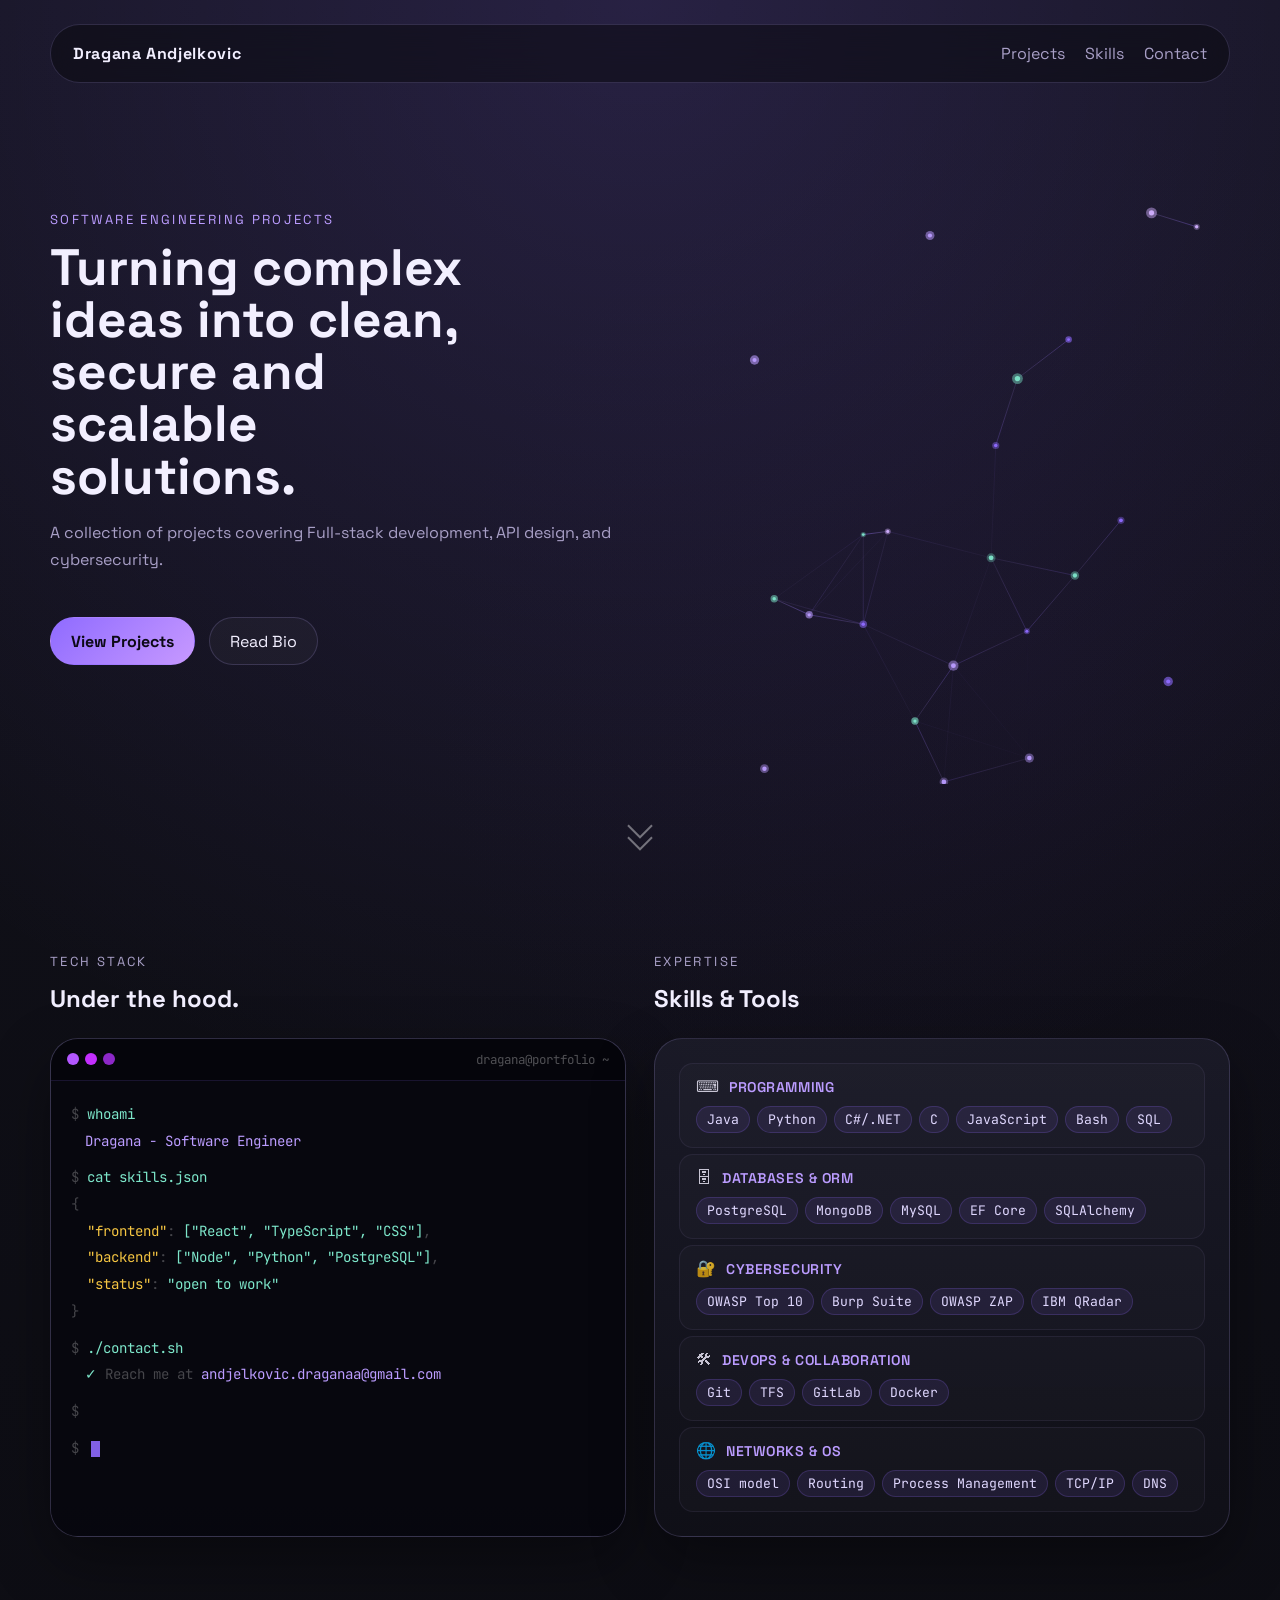
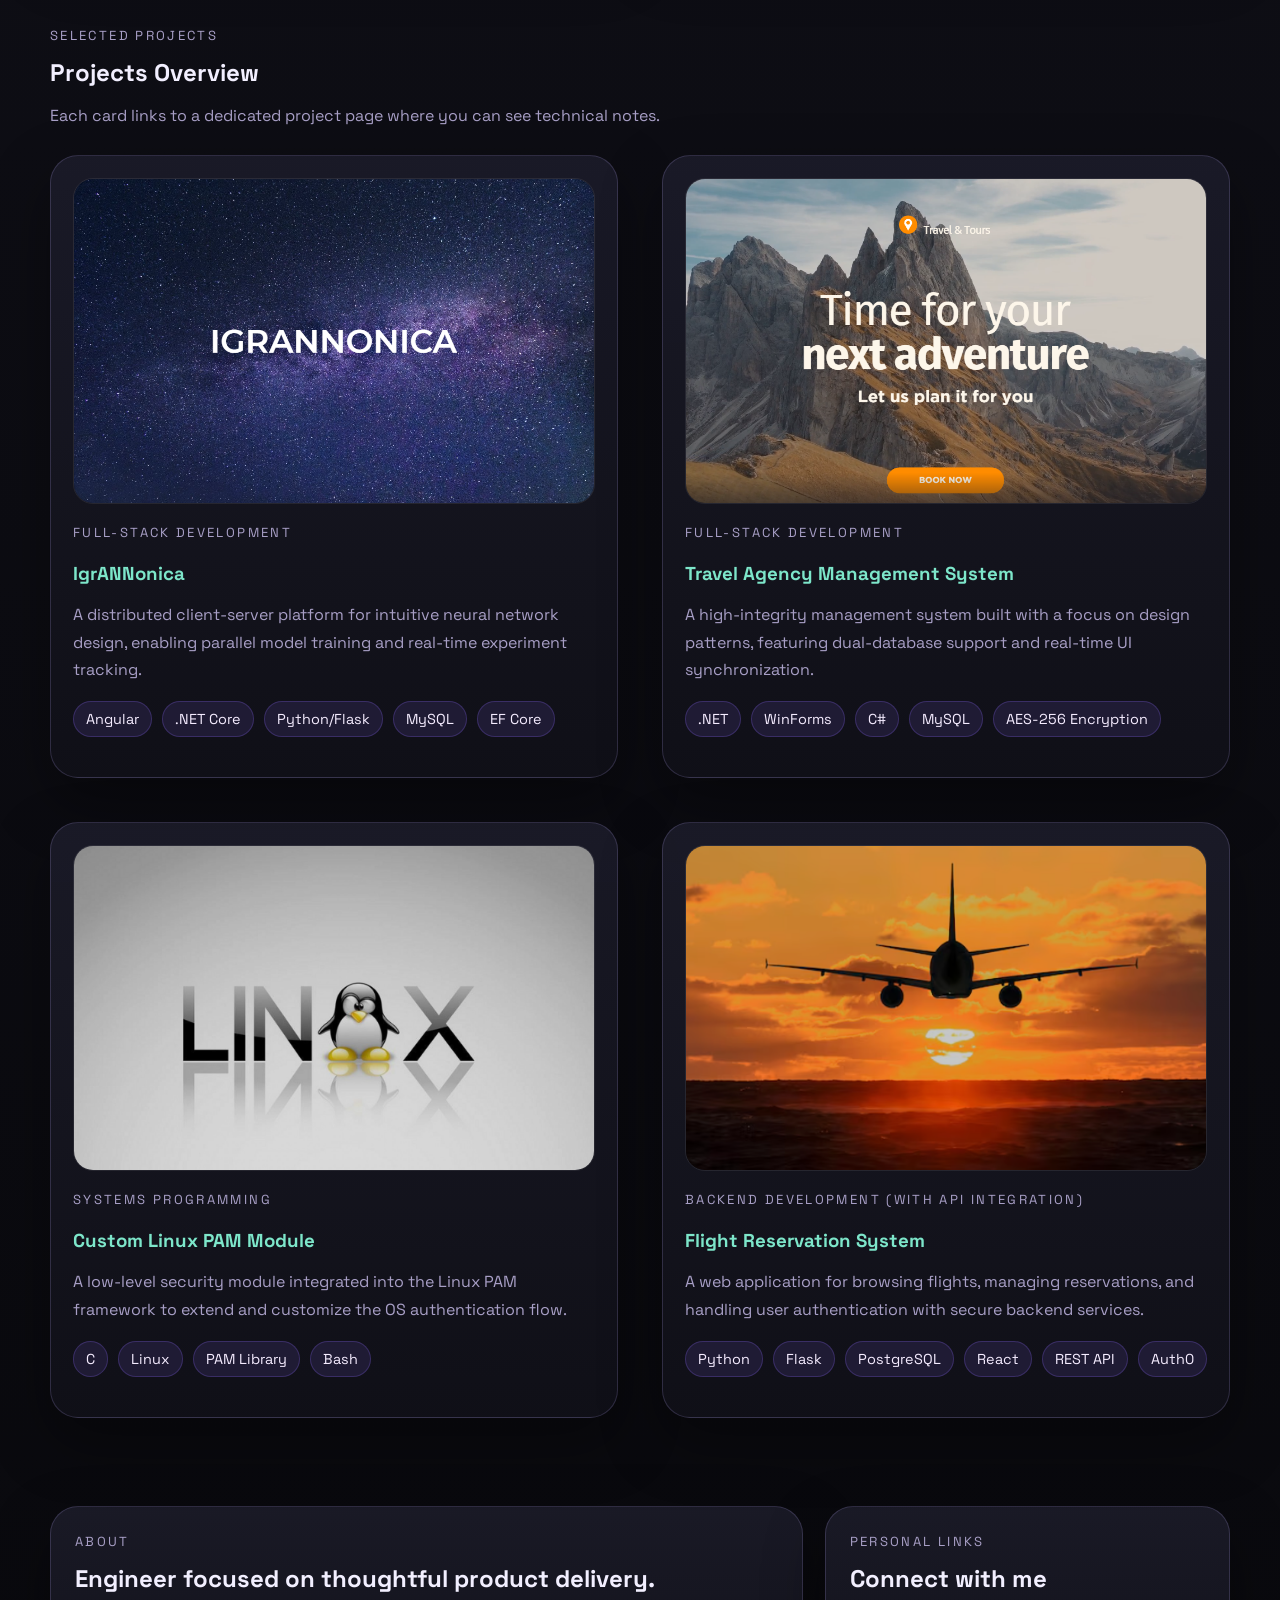
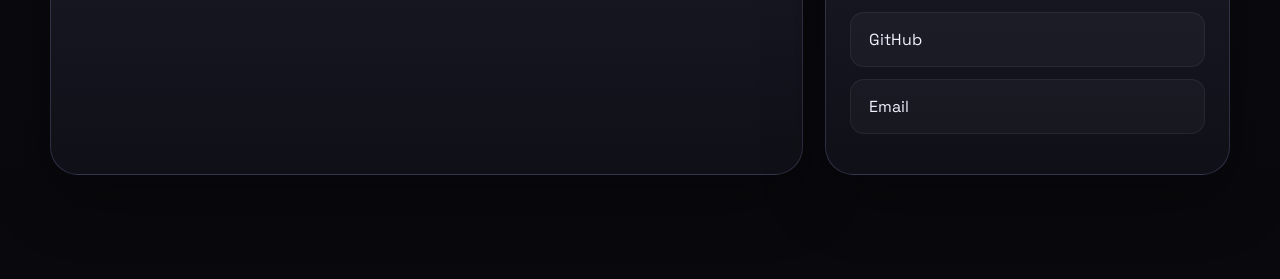
==== index.html @ 59f8f9dd "Commit" ====
<!DOCTYPE html>
<html lang="en">
<head>
  <meta charset="UTF-8">
  <meta name="viewport" content="width=device-width, initial-scale=1.0">
  <title>Dragana's Projects</title>
  <meta
    name="description"
    content="A software engineering portfolio with project overviews, detailed case studies, and personal links."
  >
  <link rel="preconnect" href="https://fonts.googleapis.com">
  <link rel="preconnect" href="https://fonts.gstatic.com" crossorigin>
  <link
    href="https://fonts.googleapis.com/css2?family=Space+Grotesk:wght@400;500;700&family=JetBrains+Mono:wght@400;600&display=swap"
    rel="stylesheet"
  >
  <link rel="stylesheet" href="styles.css">
</head>
<body>
  <div class="page-shell">
    <header class="topbar">
      <a class="brand" href="index.html">Dragana Andjelkovic</a>
      <div class="logo-initials"></div>
      <nav class="topnav">
        <a href="#projects">Projects</a>
        <a href="#skillsdiv">Skills</a>
        <a href="#links">Contact</a>
      </nav>
    </header>

    <main>
      <section class="hero">
        <div class="hero-copy">
          <p class="eyebrow">Software Engineering Projects</p>
          <h1>Turning complex ideas into clean, secure and scalable solutions.</h1>
          <p class="hero-text">
             A collection of projects covering Full-stack development, API design,
  and cybersecurity.
          </p>
          <div class="hero-actions">
            <a class="button button-primary" href="#projects">View Projects</a>
            <a class="button button-secondary" href="#about">Read Bio</a>
          </div>
          <ul class="hero-stats">
            <li>
              <span class="stat-value">4</span>
              <span class="stat-label">Current projects</span>
            </li>
            <li>
              <span class="stat-value">Static</span>
              <span class="stat-label">No database needed</span>
            </li>
            <li>
              <span class="stat-value">Scalable</span>
              <span class="stat-label">Ready for future work</span>
            </li>
          </ul>
          
        </div>

        <div class="hero-visual">
          <canvas id="nnCanvas"></canvas>
        </div>

        <div class="scroll-hint" onclick="document.getElementById('skillsdiv').scrollIntoView({behavior:'smooth'})" id="skillsdiv">
          <span></span>
          <span></span>
        </div>
      </section>

      <section class="section section-terminal" id="terminal">
        <div class="terminal-layout">
          <!-- left panel-->
          <div class="terminal-col">
            <div class="section-heading">
              <p class="eyebrow">Tech Stack</p>
              <h2>Under the hood.</h2>
            </div>
            <div class="panel terminal-window-full">
              <div class="terminal-topbar">
                <span class="term-dot dot-red"></span>
                <span class="term-dot dot-yellow"></span>
                <span class="term-dot dot-green"></span>
                <span class="terminal-title">dragana@portfolio ~ </span>
              </div>
              <div class="terminal-body">
                <div class="term-line">
                  <span class="term-muted">$</span>
                  <span class="term-cmd"> whoami</span>
                </div>
                <div class="term-line term-output term-purple">Dragana - Software Engineer</div>

                <div class="term-line term-gap">
                  <span class="term-muted">$</span>
                  <span class="term-cmd"> cat skills.json</span>
                </div>
                <div class="term-line term-muted">{</div>
                <div class="term-line">
                  &nbsp;&nbsp;<span class="term-amber">"frontend"</span><span class="term-muted">:</span>
                  <span class="term-green"> ["React", "TypeScript", "CSS"]</span><span class="term-muted">,</span>
                </div>
                <div class="term-line">
                  &nbsp;&nbsp;<span class="term-amber">"backend"</span><span class="term-muted">:</span>
                  <span class="term-green"> ["Node", "Python", "PostgreSQL"]</span><span class="term-muted">,</span>
                </div>
                <div class="term-line">
                  &nbsp;&nbsp;<span class="term-amber">"status"</span><span class="term-muted">:</span>
                  <span class="term-green"> "open to work"</span>
                </div>
                <div class="term-line term-muted">}</div>

                <div class="term-line term-gap">
                  <span class="term-muted">$</span>
                  <span class="term-cmd"> ./contact.sh</span>
                </div>
                <div class="term-line term-output">
                  <span class="term-green">✓</span>
                  <span class="term-muted"> Reach me at </span>
                  <span class="term-purple">andjelkovic.draganaa@gmail.com</span>
                </div>

                <div class="term-line term-gap">
                  <span class="term-muted">$</span>
                  <span class="term-cmd"></span>
                </div>
                <div class="term-line term-gap">
                  <span class="term-muted">$</span>
                  <span class="term-cursor"></span>
                </div>
              </div>
            </div>
          </div>

          <!--2.Skills panel-->
          <div class="skills-col" >
            <div class="section-heading">
              <p class="eyebrow">Expertise</p>
              <h2>Skills &amp; Tools</h2>
            </div>
            <div class="panel skills-panel">
              <div class="skill-category" data-skill>
                <div class="skill-category-header">
                  <span class="skill-icon">⌨</span>
                  <h3 class="skill-category-title">Programming</h3>
                </div>
                <ul class="skill-tags">
                  <li>Java</li>
                  <li>Python</li>
                  <li>C#/.NET</li>
                  <li>C</li>
                  <li>JavaScript</li>
                  <li>Bash</li>
                  <li>SQL</li>
                </ul>
              </div>

              <div class="skill-category" data-skill>
                <div class="skill-category-header">
                  <span class="skill-icon">🗄</span>
                  <h3 class="skill-category-title">Databases &amp; ORM</h3>
                </div>
                <ul class="skill-tags">
                  <li>PostgreSQL</li>
                  <li>MongoDB</li>
                  <li>MySQL</li>
                  <li>EF Core</li>
                  <li>SQLAlchemy</li>
                </ul>
              </div>

              <div class="skill-category" data-skill>
                <div class="skill-category-header">
                  <span class="skill-icon">🔐</span>
                  <h3 class="skill-category-title">Cybersecurity</h3>
                </div>
                <ul class="skill-tags">
                  <li>OWASP Top 10</li>
                  <li>Burp Suite</li>
                  <li>OWASP ZAP</li>
                  <li>IBM QRadar</li>
                </ul>
              </div>

              <div class="skill-category" data-skill>
                <div class="skill-category-header">
                  <span class="skill-icon">🛠</span>
                  <h3 class="skill-category-title">DevOps &amp; Collaboration</h3>
                </div>
                <ul class="skill-tags">
                  <li>Git</li>
                  <li>TFS</li>
                  <li>GitLab</li>
                  <li>Docker</li>
                </ul>
              </div>

              <div class="skill-category" data-skill>
                <div class="skill-category-header">
                  <span class="skill-icon">🌐</span>
                  <h3 class="skill-category-title">Networks &amp; OS</h3>
                </div>
                <ul class="skill-tags">
                  <li>OSI model</li>
                  <li>Routing</li>
                  <li>Process Management</li>
                  <li>TCP/IP</li>
                  <li>DNS</li>
                </ul>
              </div>
            </div>
          </div>
        </div>
      </section>

      <section class="section" id="projects">
        <div class="section-heading">
          <p class="eyebrow">Selected Projects</p>
          <h2>Projects Overview</h2>
          <p>
            Each card links to a dedicated project page where you can see technical
            notes.
          </p>
        </div>
        <div class="project-grid" id="project-grid"></div>
      </section>

      <section class="section section-split" id="about">
        <div class="panel bio-card">
          <p class="eyebrow">About</p>
          <h2>Engineer focused on thoughtful product delivery.</h2>
          <p>
           
          </p>
          <p>
            
          </p>
        </div>

        <div class="panel link-card" id="links">
          <p class="eyebrow">Personal Links</p>
          <h2>Connect with me</h2>
          <div class="link-list">
            <a href="https://github.com/adragana" target="_blank" rel="noreferrer">GitHub</a>
            <a href="mailto:andjelkovic.draganaa@gmail.com">Email</a>
          </div>
        </div>
      </section>
    </main>
  </div>

  <script src="data/projects.js"></script>
  <script src="scripts/main.js"></script>
  <script src="scripts/neural.js"></script>
  <script>
    const skillObserver = new IntersectionObserver((entries) => {
      entries.forEach(entry => {
        if (entry.isIntersecting) {
          const categories = entry.target.querySelectorAll('[data-skill]');
          categories.forEach((cat, i) => {
            setTimeout(() => {
              cat.classList.add('skill-visible');
            }, i * 120);
          });
          skillObserver.unobserve(entry.target);
        }
      });
    }, { threshold: 0.15 });
    const skillsPanel = document.querySelector('.skills-panel');
    if (skillsPanel) skillObserver.observe(skillsPanel);
  </script>
</body>
</html>
---- styles.css ----
:root {
  --bg: #0c0c12;
  --panel: rgba(23, 23, 35, 0.88);
  --border: rgba(190, 169, 255, 0.18);
  --text: #f2efff;
  --muted: #a89fc6;
  --accent: #8f6bff;
  --accent-soft: #bb9cff;
  --accent-glow: rgba(143, 107, 255, 0.35);
  --success: #7de6ca;
  --shadow: 0 24px 60px rgba(0, 0, 0, 0.35);
  --radius-xl: 28px;
  --radius-lg: 20px;
  --radius-md: 14px;
  --max-width: 1180px;
}

* {
  box-sizing: border-box;
}

html {
  scroll-behavior: smooth;
}

body {
  margin: 0;
  font-family: "Space Grotesk", sans-serif;
  color: var(--text);
  background:
    radial-gradient(circle at top, rgba(143, 107, 255, 0.18), transparent 32%),
    radial-gradient(circle at 80% 20%, rgba(46, 23, 76, 0.1), transparent 20%),
    linear-gradient(180deg, #11111a 0%, #09090d 100%);
  min-height: 100vh;
}

img {
  display: block;
  max-width: 100%;
}

a {
  color: inherit;
  text-decoration: none;
}

code {
  font-family: "JetBrains Mono", monospace;
}

.page-shell {
  width: min(calc(100% - 32px), var(--max-width));
  margin: 0 auto;
  padding: 24px 0 60px;
}

.topbar {
  display: flex;
  justify-content: space-between;
  align-items: center;
  gap: 24px;
  margin-bottom: 24px;
  padding: 18px 22px;
  border: 1px solid var(--border);
  border-radius: 999px;
  background: rgba(10, 10, 16, 0.536);
  backdrop-filter: blur(16px);
  position: sticky;
  top: 16px;
  z-index: 10;
}

.brand {
  font-weight: 700;
  letter-spacing: 0.04em;
}

.brand:hover{
  color:#ce97ff;
}

.topnav {
  display: flex;
  gap: 20px;
  color: var(--muted);
}

.topnav a:hover,
.link-list a:hover,
.project-link:hover {
  color: #ffffff;
}

.hero {
  display: grid;
  grid-template-columns: 1.15fr 0.85fr;
  gap: 28px;
  align-items: stretch;
  padding: 34px 0 52px;
  min-height: calc(100vh - 100px);
  position: relative; 
}

.hero-copy h1,
.section-heading h2,
.bio-card h2,
.link-card h2,
.project-hero h1 {
  margin: 0;
  line-height: 1.02;
}

.hero-copy {
  display: flex;
  flex-direction: column;
  justify-content: center;
}

.hero-copy h1 {
  font-size: clamp(2.6rem, 5vw, 3.2rem);
  max-width: 13ch;
}

.hero-text,
.section-heading p,
.bio-card p,
.link-card p,
.project-summary,
.project-body p,
.meta-card p,
.gallery-card p {
  color: var(--muted);
  line-height: 1.7;
}

.eyebrow {
  margin: 0 0 14px;
  color: var(--accent-soft);
  text-transform: uppercase;
  letter-spacing: 0.18em;
  font-size: 0.82rem;
}

.hero-actions {
  display: flex;
  flex-wrap: wrap;
  gap: 14px;
  margin: 28px 0 34px;
}

.button {
  display: inline-flex;
  align-items: center;
  justify-content: center;
  min-height: 48px;
  padding: 0 20px;
  border-radius: 999px;
  border: 1px solid transparent;
  transition: transform 180ms ease, border-color 180ms ease, background 180ms ease;
}

.button:hover {
  transform: translateY(-2px);
}

.button-primary {
  background: linear-gradient(135deg, var(--accent) 0%, #c799ff 100%);
  color: #0c0916;
  font-weight: 700;
}

.button-secondary {
  border-color: var(--border);
  background: rgba(255, 255, 255, 0.03);
}

.panel {
  background: linear-gradient(180deg, rgba(27, 27, 40, 0.94), rgba(16, 16, 24, 0.96));
  border: 1px solid var(--border);
  box-shadow: var(--shadow);
  border-radius: var(--radius-xl);
}

.hero-visual {
  position: relative;
  overflow: hidden;
  min-height: 520px;
   background: transparent;
}

.hero-visual canvas {
  position: absolute;
  inset: 0;
  width: 100%;
  height: 90%;
}

.scroll-hint {
  display: flex;
  flex-direction: column;
  align-items: center;
  gap: 4px;
  cursor: pointer;
  opacity: 0.5;
  transition: opacity 200ms;
  position: absolute;   
  bottom: 52px;         
  left: 50%;           
  transform: translateX(-50%);
  padding: 8px;
}

.scroll-hint:hover {
  opacity: 1;
}

.scroll-hint span {
  display: block;
  width: 18px;
  height: 18px;
  border-right: 2px solid rgba(255,255,255,0.8);
  border-bottom: 2px solid rgba(255,255,255,0.8);
  transform: rotate(45deg);
  animation: scroll-blink 1.2s ease infinite;
}

.scroll-hint span:nth-child(2) {
  animation-delay: 0.3s;
  margin-top: -10px;
}

@keyframes scroll-blink {
  0%, 100% { opacity: 0.2; }
  50% { opacity: 1; }
}

.section-terminal {
  padding: 44px 0;
}

.terminal-layout {
  display: grid;
  grid-template-columns: 1fr 1fr;
  gap: 28px;
  align-items: stretch;
}

.terminal-col,
.skills-col {
  display: flex;
  flex-direction: column;
}

.terminal-col .terminal-window-full {
  flex: 1;
}

.terminal-window-full {
  display: flex;
  flex-direction: column;
  overflow: hidden;
}

.terminal-window {
  position: absolute;
  inset: 24px;
  display: flex;
  flex-direction: column;
  border-radius: var(--radius-lg);
  overflow: hidden;
  border: 1px solid rgba(143, 107, 255, 0.25);
}

.terminal-topbar {
  display: flex;
  align-items: center;
  gap: 6px;
  padding: 12px 16px;
  background: rgba(5, 5, 10, 0.95);
  border-bottom: 1px solid rgba(143, 107, 255, 0.15);
  flex-shrink: 0;
}

.term-dot {
  width: 12px;
  height: 12px;
  border-radius: 50%;
}

.dot-red    { background: #b357ff; }
.dot-yellow { background: #c32efe; }
.dot-green  { background: #8d28c8; }

.terminal-title {
  font-family: "JetBrains Mono", monospace;
  font-size: 0.78rem;
  color: rgba(255, 255, 255, 0.3);
  margin-left: auto;
}

.terminal-body {
  flex: 1;
  padding: 20px;
  background: rgba(7, 7, 14, 0.97);
  overflow: hidden;
}

.term-line {
  font-family: "JetBrains Mono", monospace;
  font-size: 0.88rem;
  line-height: 1.9;
  color: #ded7ff;
}

.term-gap {
  margin-top: 10px;
}

.term-output {
  padding-left: 14px;
}

.term-cmd  { color: #7de6ca; }
.term-muted { color: rgba(255, 255, 255, 0.25); }
.term-purple { color: #bb9cff; }
.term-green  { color: #7de6ca; }
.term-amber  { color: #f5c542; }

.term-cursor {
  display: inline-block;
  width: 9px;
  height: 16px;
  background: #906bffe4;
  vertical-align: middle;
  margin-left: 4px;
  animation: blink 1s step-end infinite;
}

@keyframes blink {
  50% { opacity: 0; }
}

.terminal-card code {
  display: block;
  color: #ded7ff;
  font-size: 0.92rem;
  line-height: 1.65;
}

.terminal-dot {
  display: inline-block;
  width: 10px;
  height: 10px;
  margin-right: 6px;
  margin-bottom: 14px;
  border-radius: 50%;
  background: linear-gradient(135deg, #a27cff, #f0cbff);
}

.skills-panel {
  padding: 24px;
  display: flex;
  flex-direction: column;
  gap: 6px;
}

.skill-category {
  padding: 14px 16px;
  border-radius: var(--radius-md);
  border: 1px solid rgba(190, 169, 255, 0.08);
  background: rgba(255, 255, 255, 0.02);
  opacity: 0;
  transform: translateX(28px);
  transition: opacity 0.45s ease, transform 0.45s ease;
}

.skill-category.skill-visible {
  opacity: 1;
  transform: translateX(0);
}

.skill-category-header {
  display: flex;
  align-items: center;
  gap: 10px;
  margin-bottom: 10px;
}

.skill-icon {
  font-size: 1rem;
  line-height: 1;
  opacity: 0.8;
}

.skill-category-title {
  margin: 0;
  font-size: 0.88rem;
  font-weight: 600;
  color: var(--accent-soft);
  letter-spacing: 0.04em;
  text-transform: uppercase;
}

.skill-tags {
  list-style: none;
  margin: 0;
  padding: 0;
  display: flex;
  flex-wrap: wrap;
  gap: 7px;
}

.skill-tags li {
  font-size: 0.82rem;
  padding: 4px 10px;
  border-radius: 999px;
  background: rgba(143, 107, 255, 0.1);
  border: 1px solid rgba(143, 107, 255, 0.2);
  color: #e0d8ff;
  font-family: "JetBrains Mono", monospace;
  transition: background 200ms ease, border-color 200ms ease;
}

.skill-tags li:hover {
  background: rgba(143, 107, 255, 0.2);
  border-color: rgba(143, 107, 255, 0.4);
}

.hero-stats,
.project-meta {
  list-style: none;
  margin: 0;
  padding: 0;
  display: grid;
  grid-template-columns: repeat(3, minmax(0, 1fr));
  gap: 14px;
}

.hero-stats li,
.project-meta li {
  padding: 16px;
  border-radius: var(--radius-md);
  background: rgba(255, 255, 255, 0.03);
  border: 1px solid rgba(255, 255, 255, 0.06);
}

.hero-stats{
  visibility: hidden; 
}

.stat-value,
.meta-label {
  display: block;
  font-size: 1.2rem;
  font-weight: 700;
  margin-bottom: 6px;
}

.stat-label,
.meta-value {
  color: var(--muted);
  font-size: 0.95rem;
}

.section {
  padding: 44px 0;
}

.section-heading {
  max-width: 700px;
  margin-bottom: 26px;
}

.project-grid {
  display: grid;
  grid-template-columns: repeat(2, minmax(0, 1fr));
  gap: 44px;
}

.project-card {
  padding: 22px;
  position: relative;
  overflow: hidden;
}

.project-card::after {
  content: "";
  position: absolute;
  inset: auto -20% -30% auto;
  width: 180px;
  height: 180px;
  background: radial-gradient(circle, var(--accent-glow) 0%, transparent 70%);
  pointer-events: none;
}

.project-card img {
  width: 100%;
  aspect-ratio: 16 / 10;
  object-fit: cover;
  border-radius: var(--radius-lg);
  margin-bottom: 18px;
  border: 1px solid rgba(255, 255, 255, 0.08);
}

.project-card h3,
.project-body h2,
.meta-card h3,
.gallery-card h2 {
  margin: 0 0 10px;
}

.project-card p {
  color: var(--muted);
  line-height: 1.7;
  margin-bottom: 18px;
}

.tag-list {
  display: flex;
  flex-wrap: wrap;
  gap: 10px;
  margin: 0 0 18px;
  padding: 0;
  list-style: none;
}

.tag-list li {
  padding: 8px 12px;
  border-radius: 999px;
  color: #f5ecff;
  background: rgba(143, 107, 255, 0.12);
  border: 1px solid rgba(143, 107, 255, 0.24);
  font-size: 0.9rem;
}

.project-link {
  color: var(--success);
  font-weight: 700;
}

.section-split,
.project-layout {
  display: grid;
  grid-template-columns: 1.3fr 0.7fr;
  gap: 22px;
}

.bio-card,
.link-card,
.meta-card,
.gallery-card {
  padding: 24px;
}

.link-list {
  display: grid;
  gap: 12px;
  margin: 20px 0 16px;
}

.link-list a {
  padding: 16px 18px;
  border-radius: var(--radius-md);
  background: rgba(255, 255, 255, 0.03);
  border: 1px solid rgba(255, 255, 255, 0.06);
}

.small-note {
  font-size: 0.9rem;
}

.page-shell.project-page {
  padding-top: 24px;
}

.back-link {
  display: inline-flex;
  margin-bottom: 22px;
  color: var(--muted);
}

.project-hero {
  padding: 24px 0 32px;
}

.project-hero h1 {
  font-size: clamp(2.5rem, 5vw, 4.6rem);
  max-width: 10ch;
  margin-bottom: 16px;
}

.project-main-image {
  width: 100%;
  aspect-ratio: 16 / 9;
  object-fit: cover;
  border-radius: var(--radius-xl);
  border: 1px solid rgba(255, 255, 255, 0.08);
  margin: 18px 0 22px;
}

.project-body {
  display: grid;
  gap: 18px;
}

.project-sidebar {
  display: grid;
  gap: 18px;
}

.project-section {
  padding: 24px;
}

.project-section ul {
  margin: 0;
  padding-left: 18px;
  color: var(--muted);
  line-height: 1.7;
}

.gallery-grid {
  display: grid;
  gap: 16px;
}

.gallery-grid img {
  width: 100%;
  border-radius: var(--radius-lg);
  border: 1px solid rgba(255, 255, 255, 0.08);
}

.footer-space {
  height: 24px;
}

.logo-initials {
  font-family: "JetBrains Mono", monospace;
  font-size: 1rem;
  font-weight: 600;
  /* background: linear-gradient(135deg, var(--accent) 0%, #504260 100%); */
  background: #6e5d8d;
  -webkit-background-clip: text;
  -webkit-text-fill-color: transparent;
  background-clip: text;
}

#project-title{
  font-size: 60px;
  font-display: auto;
}

@media (max-width: 960px) {
  .hero,
  .section-split,
  .project-layout,
  .project-grid,
  .terminal-layout {
    grid-template-columns: 1fr;
  }

  .hero-copy h1,
  .project-hero h1 {
    max-width: none;
  }
}

@media (max-width: 640px) {
  .page-shell {
    width: min(calc(100% - 20px), var(--max-width));
    padding-top: 16px;
  }

  .topbar {
    flex-direction: column;
    border-radius: 26px;
  }

  .topnav {
    flex-wrap: wrap;
    justify-content: center;
  }

  .hero {
    padding-top: 12px;
  }

  .hero-stats,
  .project-meta {
    grid-template-columns: 1fr;
  }

  .hero-visual {
    min-height: 360px;
  }
}
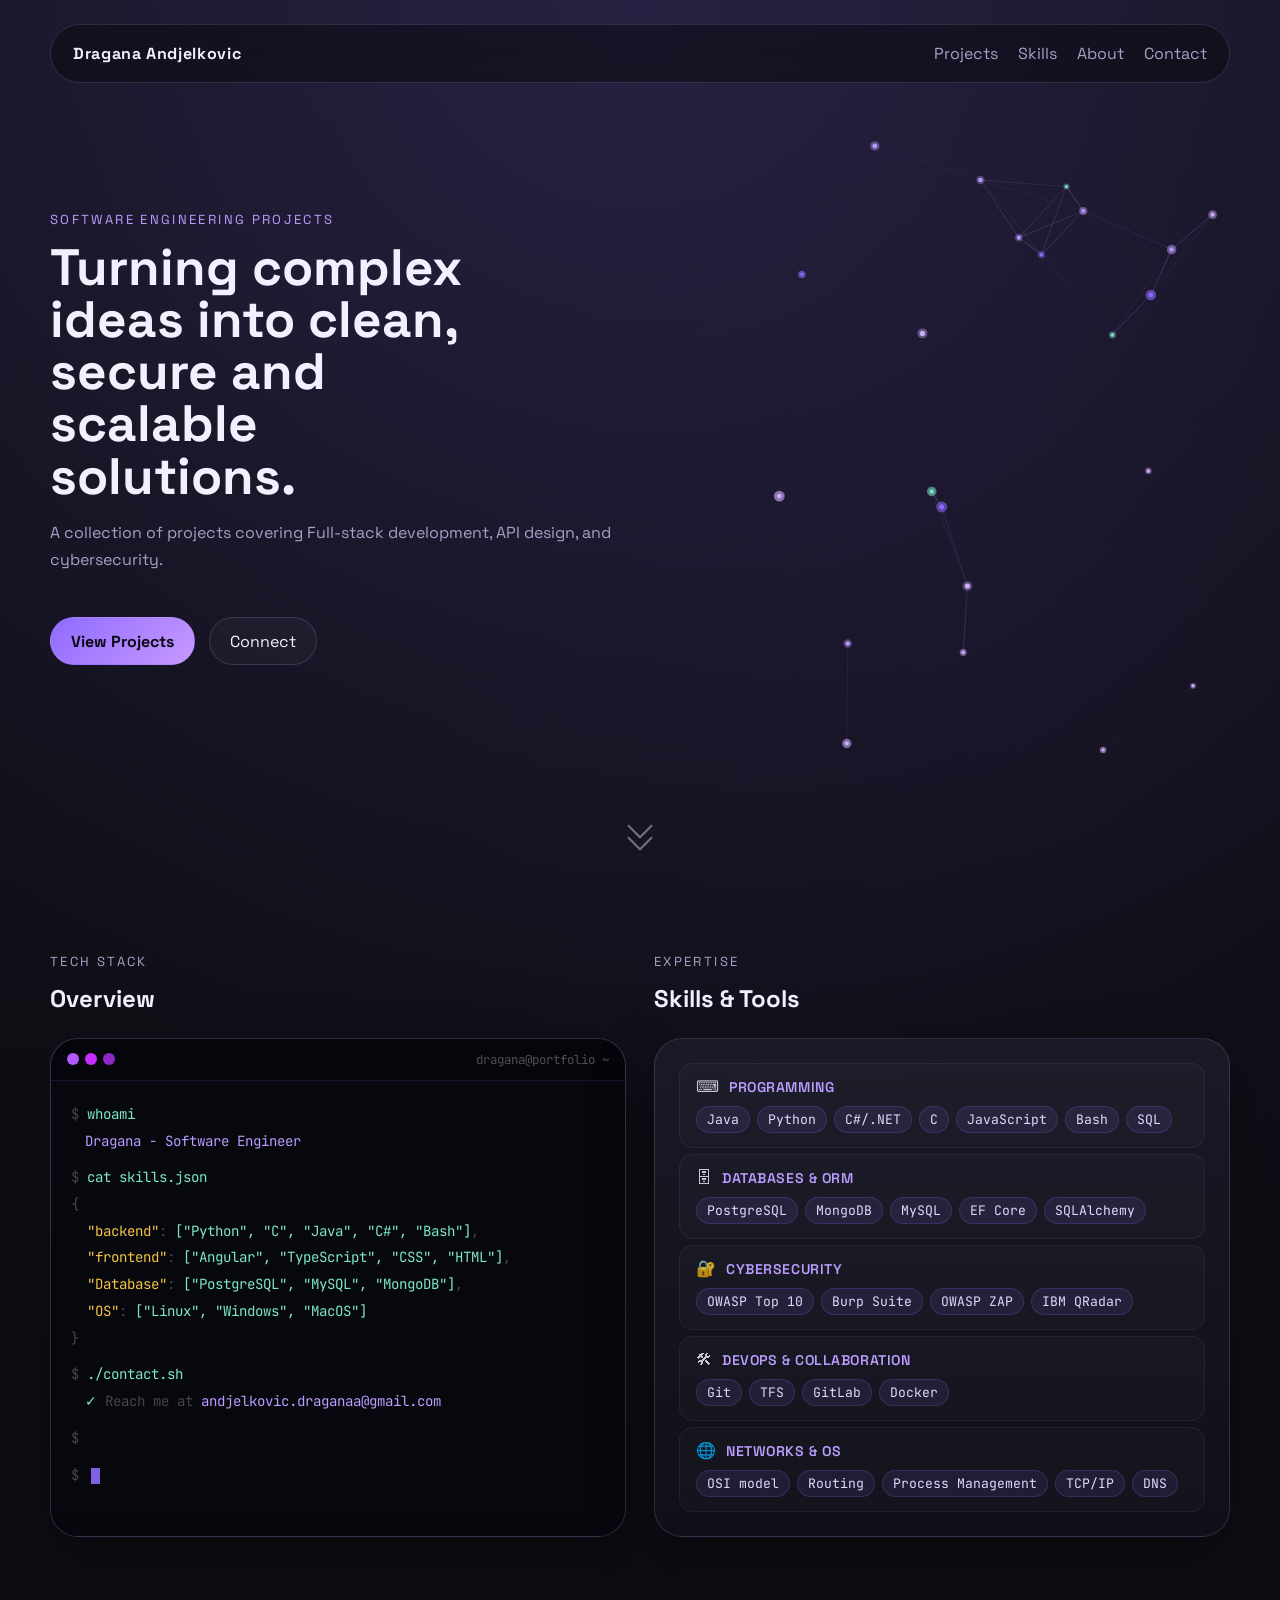
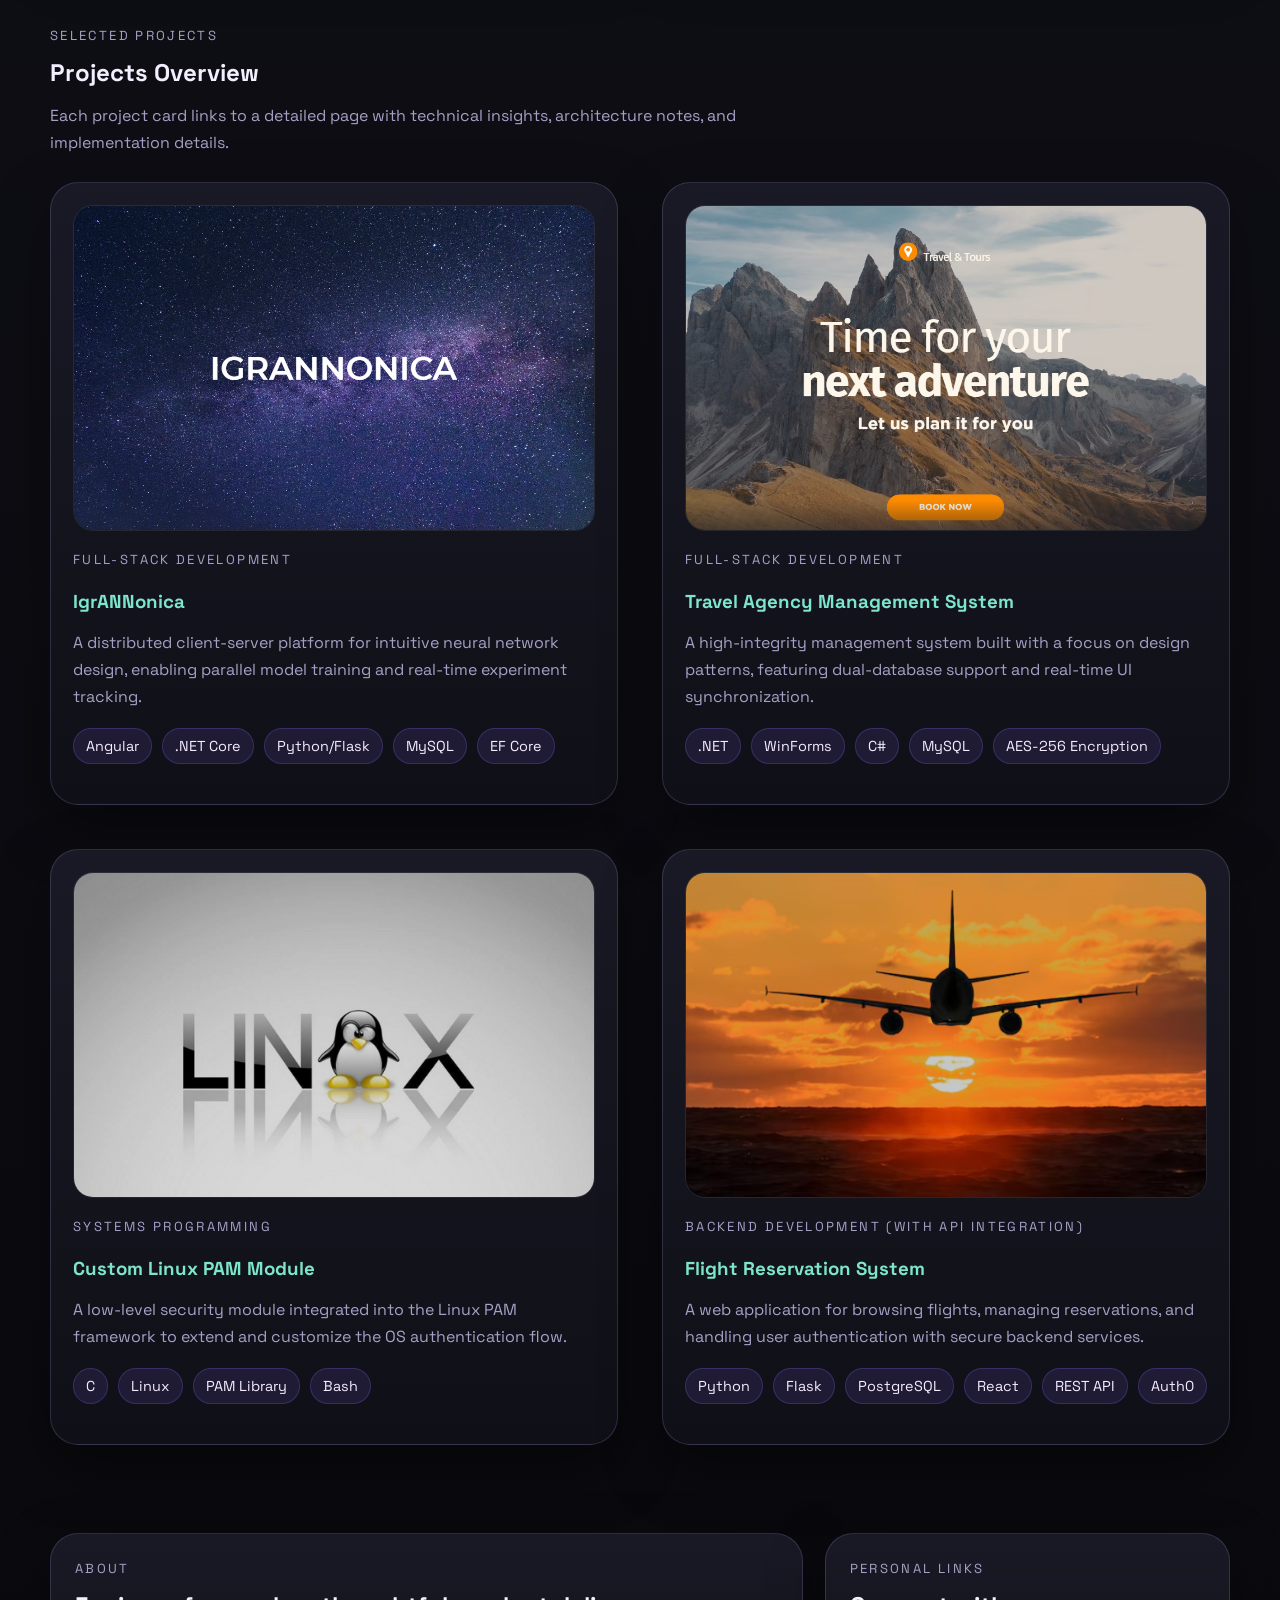
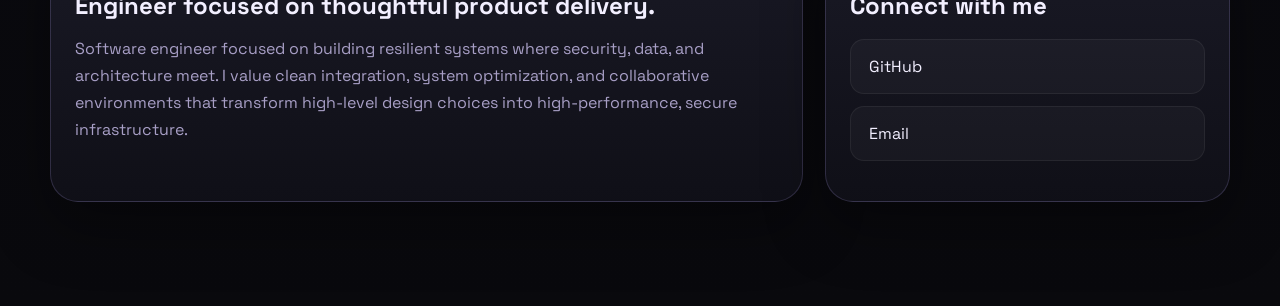
==== commit 0ead4d19: "changes" ====
--- a/index.html
+++ b/index.html
@@ -24,7 +24,8 @@
       <nav class="topnav">
         <a href="#projects">Projects</a>
         <a href="#skillsdiv">Skills</a>
-        <a href="#links">Contact</a>
+        <a href="#aboutdiv">About</a>
+        <a href="#aboutdiv">Contact</a>
       </nav>
     </header>
 
@@ -39,7 +40,7 @@
           </p>
           <div class="hero-actions">
             <a class="button button-primary" href="#projects">View Projects</a>
-            <a class="button button-secondary" href="#about">Read Bio</a>
+            <a class="button button-secondary" href="#about">Connect</a>
           </div>
           <ul class="hero-stats">
             <li>
@@ -52,7 +53,7 @@
             </li>
             <li>
               <span class="stat-value">Scalable</span>
-              <span class="stat-label">Ready for future work</span>
+              <span class="stat-label">Work</span>
             </li>
           </ul>
           
@@ -74,7 +75,7 @@
           <div class="terminal-col">
             <div class="section-heading">
               <p class="eyebrow">Tech Stack</p>
-              <h2>Under the hood.</h2>
+              <h2>Overview</h2>
             </div>
             <div class="panel terminal-window-full">
               <div class="terminal-topbar">
@@ -96,16 +97,21 @@
                 </div>
                 <div class="term-line term-muted">{</div>
                 <div class="term-line">
+                  &nbsp;&nbsp;<span class="term-amber">"backend"</span><span class="term-muted">:</span>
+                  <span class="term-green"> ["Python", "C", "Java", "C#", "Bash"]</span><span class="term-muted">,</span>
+                </div>
+                <div class="term-line">
                   &nbsp;&nbsp;<span class="term-amber">"frontend"</span><span class="term-muted">:</span>
-                  <span class="term-green"> ["React", "TypeScript", "CSS"]</span><span class="term-muted">,</span>
-                </div>
-                <div class="term-line">
-                  &nbsp;&nbsp;<span class="term-amber">"backend"</span><span class="term-muted">:</span>
-                  <span class="term-green"> ["Node", "Python", "PostgreSQL"]</span><span class="term-muted">,</span>
-                </div>
-                <div class="term-line">
-                  &nbsp;&nbsp;<span class="term-amber">"status"</span><span class="term-muted">:</span>
-                  <span class="term-green"> "open to work"</span>
+                  <span class="term-green"> ["Angular", "TypeScript", "CSS", "HTML"]</span><span class="term-muted">,</span>
+                </div>
+                
+                <div class="term-line">
+                  &nbsp;&nbsp;<span class="term-amber">"Database"</span><span class="term-muted">:</span>
+                  <span class="term-green"> ["PostgreSQL", "MySQL", "MongoDB"]</span><span class="term-muted">,</span>
+                </div>
+                 <div class="term-line">
+                  &nbsp;&nbsp;<span class="term-amber">"OS"</span><span class="term-muted">:</span>
+                  <span class="term-green"> ["Linux", "Windows", "MacOS"]</span><span class="term-muted"></span>
                 </div>
                 <div class="term-line term-muted">}</div>
 
@@ -217,26 +223,26 @@
           <p class="eyebrow">Selected Projects</p>
           <h2>Projects Overview</h2>
           <p>
-            Each card links to a dedicated project page where you can see technical
-            notes.
+            Each project card links to a detailed page with technical insights, architecture notes, and implementation details.
           </p>
         </div>
         <div class="project-grid" id="project-grid"></div>
       </section>
 
       <section class="section section-split" id="about">
-        <div class="panel bio-card">
+        <div class="panel bio-card" id="aboutdiv">
           <p class="eyebrow">About</p>
           <h2>Engineer focused on thoughtful product delivery.</h2>
           <p>
-           
+            Software engineer focused on building resilient systems where security, data, and architecture meet. I value clean integration, system optimization,
+            and collaborative environments that transform high-level design choices into high-performance, secure infrastructure.
           </p>
           <p>
             
           </p>
         </div>
 
-        <div class="panel link-card" id="links">
+        <div class="panel link-card">
           <p class="eyebrow">Personal Links</p>
           <h2>Connect with me</h2>
           <div class="link-list">
